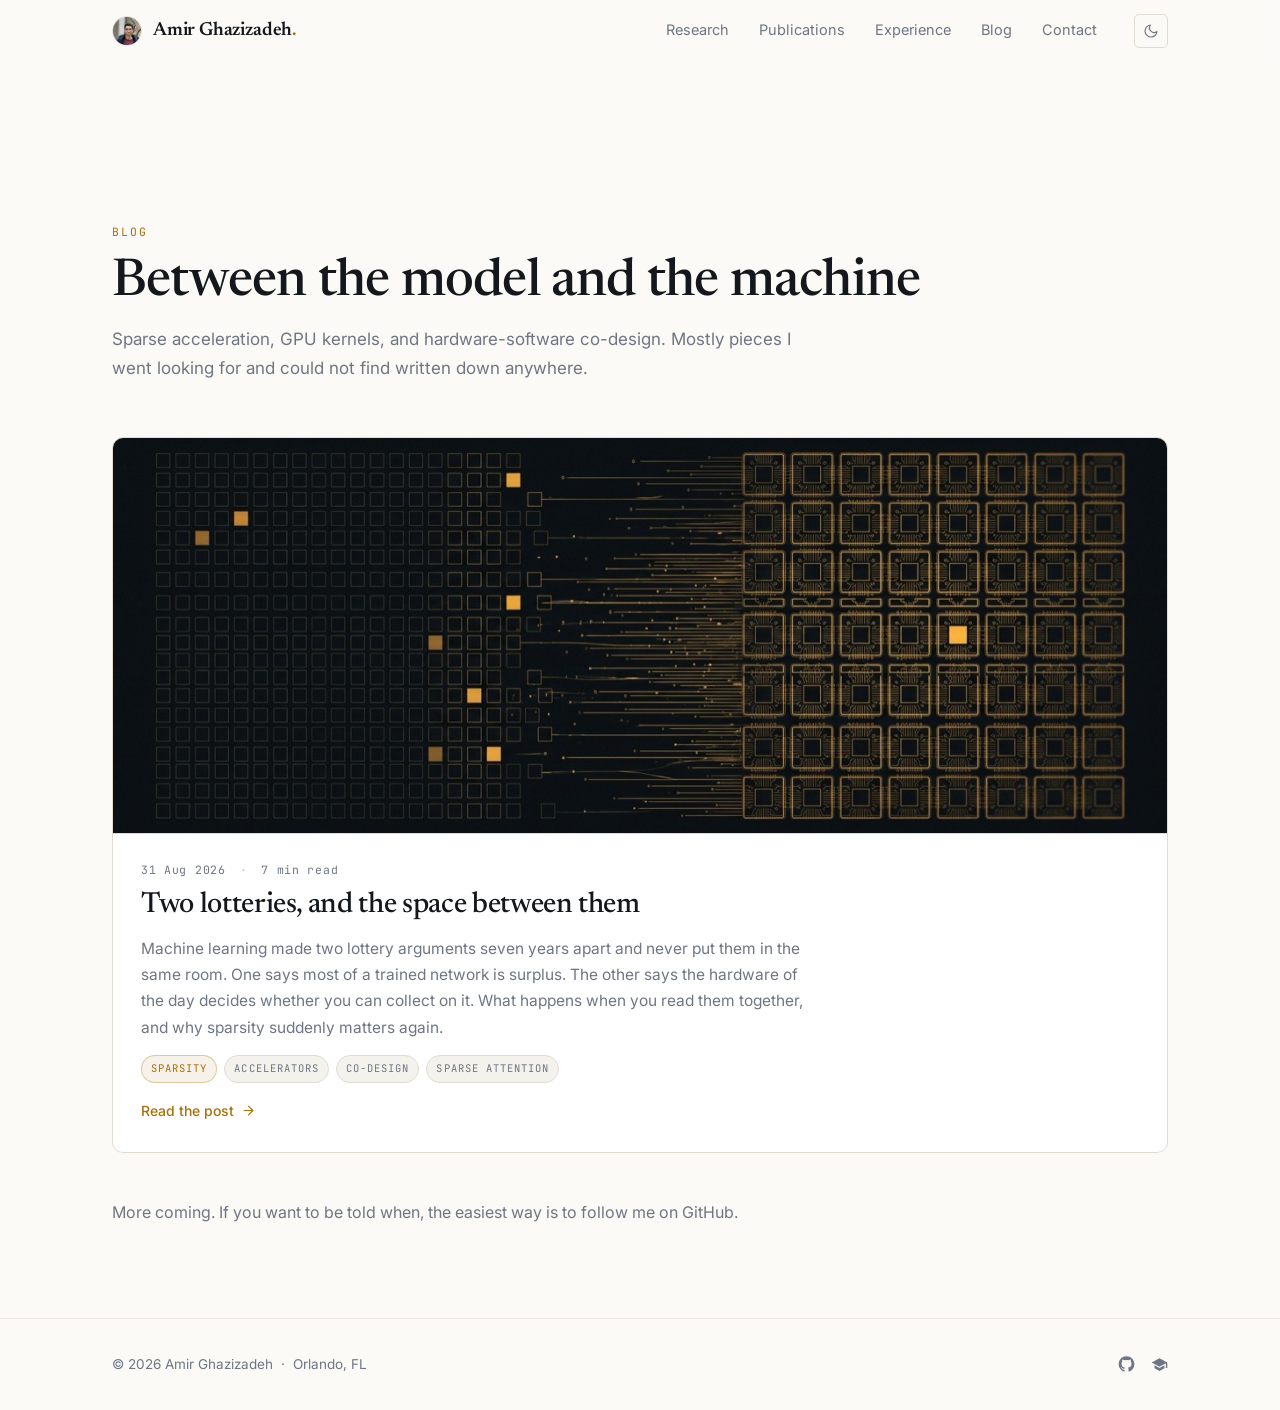
==== blog/index.html @ 5b899f61 "Add a blog, with a first post on sparsity and the hardware lottery New /blog/ index and /blog/two-lo" ====
<!doctype html>
<html lang="en" data-theme="light">
<head>
<meta charset="utf-8">
<meta name="viewport" content="width=device-width, initial-scale=1">
<title>Blog — Amir Ghazizadeh</title>
<meta name="description" content="Notes on sparse acceleration, GPU kernels, and hardware-software co-design, by Amir Ghazizadeh, Ph.D. candidate in Computer Engineering at UCF.">
<meta name="author" content="Amir Ghazizadeh">
<link rel="canonical" href="https://amir-ghz.github.io/blog/">

<meta property="og:type" content="website">
<meta property="og:title" content="Blog — Amir Ghazizadeh">
<meta property="og:description" content="Notes on sparse acceleration, GPU kernels, and hardware-software co-design.">
<meta property="og:url" content="https://amir-ghz.github.io/blog/">
<meta name="twitter:card" content="summary">

<link rel="preconnect" href="https://fonts.googleapis.com">
<link rel="preconnect" href="https://fonts.gstatic.com" crossorigin>
<link rel="stylesheet" href="../css/site.css">
<link rel="stylesheet" href="../css/blog.css">

<script>
  (function () {
    try {
      var s = localStorage.getItem('theme');
      if (s === 'light' || s === 'dark') document.documentElement.setAttribute('data-theme', s);
    } catch (e) {}
  })();
</script>
</head>

<body>
<a class="skip-link" href="#main">Skip to content</a>

<header class="nav" id="nav">
  <div class="wrap nav-inner">
    <a class="brand" href="/"><img class="brand-face" src="../images/amir-avatar.jpg" alt="" width="512" height="512" decoding="async"><span>Amir Ghazizadeh<span class="dot">.</span></span></a>

    <nav class="nav-links" id="navLinks" aria-label="Sections">
      <a href="/#research">Research</a>
      <a href="/#publications">Publications</a>
      <a href="/#experience">Experience</a>
      <a href="/blog/" class="is-active">Blog</a>
      <a href="/#contact">Contact</a>
    </nav>

    <div class="nav-actions">
      <button class="icon-btn" id="themeBtn" type="button" aria-label="Switch colour theme">
        <svg class="sun" viewBox="0 0 24 24" fill="none" stroke="currentColor" stroke-width="1.7" stroke-linecap="round"><circle cx="12" cy="12" r="4"/><path d="M12 2v2M12 20v2M4.9 4.9l1.4 1.4M17.7 17.7l1.4 1.4M2 12h2M20 12h2M6.3 17.7l-1.4 1.4M19.1 4.9l-1.4 1.4"/></svg>
        <svg class="moon" viewBox="0 0 24 24" fill="none" stroke="currentColor" stroke-width="1.7" stroke-linecap="round" stroke-linejoin="round"><path d="M21 12.8A9 9 0 1 1 11.2 3a7 7 0 0 0 9.8 9.8z"/></svg>
      </button>
      <button class="icon-btn nav-toggle" id="navToggle" type="button" aria-label="Menu" aria-expanded="false" aria-controls="navLinks">
        <svg viewBox="0 0 24 24" fill="none" stroke="currentColor" stroke-width="1.8" stroke-linecap="round"><path d="M3 6h18M3 12h18M3 18h18"/></svg>
      </button>
    </div>
  </div>
</header>

<main id="main">
<section class="section">
  <div class="wrap">

    <div class="blog-head">
      <span class="eyebrow">Blog</span>
      <h1 class="blog-title">Between the model and the machine</h1>
      <p class="blog-lede">Sparse acceleration, GPU kernels, and hardware-software co-design.
      Mostly pieces I went looking for and could not find written down anywhere.</p>
    </div>

    <div class="post-list">

      <article class="post-card reveal">
        <a class="post-card-fig" href="/blog/two-lotteries/" id="cardFig1" aria-hidden="true" tabindex="-1">
          <img src="../images/blog/two-lotteries-1200.jpg"
               srcset="../images/blog/two-lotteries-800.jpg 800w,
                       ../images/blog/two-lotteries-1200.jpg 1200w,
                       ../images/blog/two-lotteries-1600.jpg 1600w"
               sizes="(max-width: 1180px) 100vw, 1056px"
               alt=""
               width="1600" height="678" loading="lazy" decoding="async"
               onerror="document.getElementById('cardFig1').classList.add('no-img')">
<svg class="hero-art" viewBox="96 92 1408 528" preserveAspectRatio="xMidYMid slice" aria-hidden="true" xmlns="http://www.w3.org/2000/svg">
<rect class="on" x="118" y="150" width="24" height="24" rx="3" opacity="0.32"/>
<rect class="on" x="148" y="150" width="24" height="24" rx="3" opacity="0.32"/>
<rect class="off" x="178" y="150" width="24" height="24" rx="3"/>
<rect class="off" x="208" y="150" width="24" height="24" rx="3"/>
<rect class="off" x="238" y="150" width="24" height="24" rx="3"/>
<rect class="off" x="268" y="150" width="24" height="24" rx="3"/>
<rect class="off" x="298" y="150" width="24" height="24" rx="3"/>
<rect class="off" x="328" y="150" width="24" height="24" rx="3"/>
<rect class="on" x="358" y="150" width="24" height="24" rx="3" opacity="0.36"/>
<rect class="on" x="388" y="150" width="24" height="24" rx="3" opacity="0.71"/>
<rect class="on" x="418" y="150" width="24" height="24" rx="3" opacity="0.73"/>
<rect class="off" x="448" y="150" width="24" height="24" rx="3"/>
<rect class="off" x="478" y="150" width="24" height="24" rx="3"/>
<rect class="off" x="508" y="150" width="24" height="24" rx="3"/>
<rect class="off" x="538" y="150" width="24" height="24" rx="3"/>
<rect class="off" x="568" y="150" width="24" height="24" rx="3"/>
<rect class="off" x="598" y="150" width="24" height="24" rx="3"/>
<rect class="off" x="628" y="150" width="24" height="24" rx="3"/>
<rect class="off" x="658" y="150" width="24" height="24" rx="3"/>
<rect class="off" x="688" y="150" width="24" height="24" rx="3"/>
<rect class="off" x="718" y="150" width="24" height="24" rx="3"/>
<rect class="off" x="748" y="150" width="24" height="24" rx="3"/>
<rect class="off" x="118" y="180" width="24" height="24" rx="3"/>
<rect class="on" x="148" y="180" width="24" height="24" rx="3" opacity="0.34"/>
<rect class="off" x="178" y="180" width="24" height="24" rx="3"/>
<rect class="off" x="208" y="180" width="24" height="24" rx="3"/>
<rect class="off" x="238" y="180" width="24" height="24" rx="3"/>
<rect class="off" x="268" y="180" width="24" height="24" rx="3"/>
<rect class="off" x="298" y="180" width="24" height="24" rx="3"/>
<rect class="off" x="328" y="180" width="24" height="24" rx="3"/>
<rect class="off" x="358" y="180" width="24" height="24" rx="3"/>
<rect class="off" x="388" y="180" width="24" height="24" rx="3"/>
<rect class="off" x="418" y="180" width="24" height="24" rx="3"/>
<rect class="off" x="448" y="180" width="24" height="24" rx="3"/>
<rect class="off" x="478" y="180" width="24" height="24" rx="3"/>
<rect class="off" x="508" y="180" width="24" height="24" rx="3"/>
<rect class="on" x="538" y="180" width="24" height="24" rx="3" opacity="0.82"/>
<rect class="off" x="568" y="180" width="24" height="24" rx="3"/>
<rect class="off" x="598" y="180" width="24" height="24" rx="3"/>
<rect class="on" x="628" y="180" width="24" height="24" rx="3" opacity="0.54"/>
<rect class="off" x="658" y="180" width="24" height="24" rx="3"/>
<rect class="off" x="688" y="180" width="24" height="24" rx="3"/>
<rect class="off" x="718" y="180" width="24" height="24" rx="3"/>
<rect class="off" x="748" y="180" width="24" height="24" rx="3"/>
<rect class="on" x="118" y="210" width="24" height="24" rx="3" opacity="0.42"/>
<rect class="off" x="148" y="210" width="24" height="24" rx="3"/>
<rect class="off" x="178" y="210" width="24" height="24" rx="3"/>
<rect class="off" x="208" y="210" width="24" height="24" rx="3"/>
<rect class="off" x="238" y="210" width="24" height="24" rx="3"/>
<rect class="off" x="268" y="210" width="24" height="24" rx="3"/>
<rect class="off" x="298" y="210" width="24" height="24" rx="3"/>
<rect class="off" x="328" y="210" width="24" height="24" rx="3"/>
<rect class="off" x="358" y="210" width="24" height="24" rx="3"/>
<rect class="off" x="388" y="210" width="24" height="24" rx="3"/>
<rect class="on" x="418" y="210" width="24" height="24" rx="3" opacity="0.49"/>
<rect class="off" x="448" y="210" width="24" height="24" rx="3"/>
<rect class="off" x="478" y="210" width="24" height="24" rx="3"/>
<rect class="off" x="508" y="210" width="24" height="24" rx="3"/>
<rect class="off" x="538" y="210" width="24" height="24" rx="3"/>
<rect class="on" x="568" y="210" width="24" height="24" rx="3" opacity="0.38"/>
<rect class="off" x="598" y="210" width="24" height="24" rx="3"/>
<rect class="on" x="628" y="210" width="24" height="24" rx="3" opacity="0.33"/>
<rect class="off" x="658" y="210" width="24" height="24" rx="3"/>
<rect class="off" x="688" y="210" width="24" height="24" rx="3"/>
<rect class="off" x="718" y="210" width="24" height="24" rx="3"/>
<rect class="off" x="748" y="210" width="24" height="24" rx="3"/>
<rect class="off" x="118" y="240" width="24" height="24" rx="3"/>
<rect class="on" x="148" y="240" width="24" height="24" rx="3" opacity="0.69"/>
<rect class="off" x="178" y="240" width="24" height="24" rx="3"/>
<rect class="off" x="208" y="240" width="24" height="24" rx="3"/>
<rect class="on" x="238" y="240" width="24" height="24" rx="3" opacity="0.82"/>
<rect class="on" x="268" y="240" width="24" height="24" rx="3" opacity="0.79"/>
<rect class="off" x="298" y="240" width="24" height="24" rx="3"/>
<rect class="off" x="328" y="240" width="24" height="24" rx="3"/>
<rect class="off" x="358" y="240" width="24" height="24" rx="3"/>
<rect class="off" x="388" y="240" width="24" height="24" rx="3"/>
<rect class="off" x="418" y="240" width="24" height="24" rx="3"/>
<rect class="off" x="448" y="240" width="24" height="24" rx="3"/>
<rect class="off" x="478" y="240" width="24" height="24" rx="3"/>
<rect class="off" x="508" y="240" width="24" height="24" rx="3"/>
<rect class="on" x="538" y="240" width="24" height="24" rx="3" opacity="0.52"/>
<rect class="off" x="568" y="240" width="24" height="24" rx="3"/>
<rect class="off" x="598" y="240" width="24" height="24" rx="3"/>
<rect class="on" x="628" y="240" width="24" height="24" rx="3" opacity="0.83"/>
<rect class="off" x="658" y="240" width="24" height="24" rx="3"/>
<rect class="off" x="688" y="240" width="24" height="24" rx="3"/>
<rect class="off" x="718" y="240" width="24" height="24" rx="3"/>
<rect class="off" x="748" y="240" width="24" height="24" rx="3"/>
<rect class="on" x="118" y="270" width="24" height="24" rx="3" opacity="0.76"/>
<rect class="off" x="148" y="270" width="24" height="24" rx="3"/>
<rect class="on" x="178" y="270" width="24" height="24" rx="3" opacity="0.60"/>
<rect class="off" x="208" y="270" width="24" height="24" rx="3"/>
<rect class="off" x="238" y="270" width="24" height="24" rx="3"/>
<rect class="off" x="268" y="270" width="24" height="24" rx="3"/>
<rect class="off" x="298" y="270" width="24" height="24" rx="3"/>
<rect class="on" x="328" y="270" width="24" height="24" rx="3" opacity="0.75"/>
<rect class="off" x="358" y="270" width="24" height="24" rx="3"/>
<rect class="off" x="388" y="270" width="24" height="24" rx="3"/>
<rect class="off" x="418" y="270" width="24" height="24" rx="3"/>
<rect class="off" x="448" y="270" width="24" height="24" rx="3"/>
<rect class="off" x="478" y="270" width="24" height="24" rx="3"/>
<rect class="off" x="508" y="270" width="24" height="24" rx="3"/>
<rect class="off" x="538" y="270" width="24" height="24" rx="3"/>
<rect class="off" x="568" y="270" width="24" height="24" rx="3"/>
<rect class="off" x="598" y="270" width="24" height="24" rx="3"/>
<rect class="off" x="628" y="270" width="24" height="24" rx="3"/>
<rect class="off" x="658" y="270" width="24" height="24" rx="3"/>
<rect class="off" x="688" y="270" width="24" height="24" rx="3"/>
<rect class="off" x="718" y="270" width="24" height="24" rx="3"/>
<rect class="off" x="748" y="270" width="24" height="24" rx="3"/>
<rect class="off" x="118" y="300" width="24" height="24" rx="3"/>
<rect class="on" x="148" y="300" width="24" height="24" rx="3" opacity="0.84"/>
<rect class="off" x="178" y="300" width="24" height="24" rx="3"/>
<rect class="off" x="208" y="300" width="24" height="24" rx="3"/>
<rect class="on" x="238" y="300" width="24" height="24" rx="3" opacity="0.31"/>
<rect class="on" x="268" y="300" width="24" height="24" rx="3" opacity="0.40"/>
<rect class="on" x="298" y="300" width="24" height="24" rx="3" opacity="0.32"/>
<rect class="on" x="328" y="300" width="24" height="24" rx="3" opacity="0.56"/>
<rect class="off" x="358" y="300" width="24" height="24" rx="3"/>
<rect class="off" x="388" y="300" width="24" height="24" rx="3"/>
<rect class="on" x="418" y="300" width="24" height="24" rx="3" opacity="0.48"/>
<rect class="off" x="448" y="300" width="24" height="24" rx="3"/>
<rect class="on" x="478" y="300" width="24" height="24" rx="3" opacity="0.71"/>
<rect class="off" x="508" y="300" width="24" height="24" rx="3"/>
<rect class="off" x="538" y="300" width="24" height="24" rx="3"/>
<rect class="off" x="568" y="300" width="24" height="24" rx="3"/>
<rect class="off" x="598" y="300" width="24" height="24" rx="3"/>
<rect class="on" x="628" y="300" width="24" height="24" rx="3" opacity="0.32"/>
<rect class="off" x="658" y="300" width="24" height="24" rx="3"/>
<rect class="off" x="688" y="300" width="24" height="24" rx="3"/>
<rect class="off" x="718" y="300" width="24" height="24" rx="3"/>
<rect class="off" x="748" y="300" width="24" height="24" rx="3"/>
<rect class="off" x="118" y="330" width="24" height="24" rx="3"/>
<rect class="off" x="148" y="330" width="24" height="24" rx="3"/>
<rect class="off" x="178" y="330" width="24" height="24" rx="3"/>
<rect class="on" x="208" y="330" width="24" height="24" rx="3" opacity="0.50"/>
<rect class="off" x="238" y="330" width="24" height="24" rx="3"/>
<rect class="off" x="268" y="330" width="24" height="24" rx="3"/>
<rect class="on" x="298" y="330" width="24" height="24" rx="3" opacity="0.84"/>
<rect class="off" x="328" y="330" width="24" height="24" rx="3"/>
<rect class="off" x="358" y="330" width="24" height="24" rx="3"/>
<rect class="off" x="388" y="330" width="24" height="24" rx="3"/>
<rect class="on" x="418" y="330" width="24" height="24" rx="3" opacity="0.57"/>
<rect class="off" x="448" y="330" width="24" height="24" rx="3"/>
<rect class="off" x="478" y="330" width="24" height="24" rx="3"/>
<rect class="off" x="508" y="330" width="24" height="24" rx="3"/>
<rect class="off" x="538" y="330" width="24" height="24" rx="3"/>
<rect class="off" x="568" y="330" width="24" height="24" rx="3"/>
<rect class="off" x="598" y="330" width="24" height="24" rx="3"/>
<rect class="off" x="628" y="330" width="24" height="24" rx="3"/>
<rect class="off" x="658" y="330" width="24" height="24" rx="3"/>
<rect class="off" x="688" y="330" width="24" height="24" rx="3"/>
<rect class="off" x="718" y="330" width="24" height="24" rx="3"/>
<rect class="off" x="748" y="330" width="24" height="24" rx="3"/>
<rect class="on" x="118" y="360" width="24" height="24" rx="3" opacity="0.60"/>
<rect class="off" x="148" y="360" width="24" height="24" rx="3"/>
<rect class="off" x="178" y="360" width="24" height="24" rx="3"/>
<rect class="off" x="208" y="360" width="24" height="24" rx="3"/>
<rect class="off" x="238" y="360" width="24" height="24" rx="3"/>
<rect class="off" x="268" y="360" width="24" height="24" rx="3"/>
<rect class="off" x="298" y="360" width="24" height="24" rx="3"/>
<rect class="on" x="328" y="360" width="24" height="24" rx="3" opacity="0.71"/>
<rect class="off" x="358" y="360" width="24" height="24" rx="3"/>
<rect class="off" x="388" y="360" width="24" height="24" rx="3"/>
<rect class="off" x="418" y="360" width="24" height="24" rx="3"/>
<rect class="on" x="448" y="360" width="24" height="24" rx="3" opacity="0.77"/>
<rect class="off" x="478" y="360" width="24" height="24" rx="3"/>
<rect class="off" x="508" y="360" width="24" height="24" rx="3"/>
<rect class="off" x="538" y="360" width="24" height="24" rx="3"/>
<rect class="off" x="568" y="360" width="24" height="24" rx="3"/>
<rect class="off" x="598" y="360" width="24" height="24" rx="3"/>
<rect class="off" x="628" y="360" width="24" height="24" rx="3"/>
<rect class="off" x="658" y="360" width="24" height="24" rx="3"/>
<rect class="off" x="688" y="360" width="24" height="24" rx="3"/>
<rect class="off" x="718" y="360" width="24" height="24" rx="3"/>
<rect class="off" x="748" y="360" width="24" height="24" rx="3"/>
<rect class="on" x="118" y="390" width="24" height="24" rx="3" opacity="0.33"/>
<rect class="off" x="148" y="390" width="24" height="24" rx="3"/>
<rect class="off" x="178" y="390" width="24" height="24" rx="3"/>
<rect class="off" x="208" y="390" width="24" height="24" rx="3"/>
<rect class="off" x="238" y="390" width="24" height="24" rx="3"/>
<rect class="off" x="268" y="390" width="24" height="24" rx="3"/>
<rect class="off" x="298" y="390" width="24" height="24" rx="3"/>
<rect class="off" x="328" y="390" width="24" height="24" rx="3"/>
<rect class="off" x="358" y="390" width="24" height="24" rx="3"/>
<rect class="off" x="388" y="390" width="24" height="24" rx="3"/>
<rect class="on" x="418" y="390" width="24" height="24" rx="3" opacity="0.38"/>
<rect class="off" x="448" y="390" width="24" height="24" rx="3"/>
<rect class="off" x="478" y="390" width="24" height="24" rx="3"/>
<rect class="on" x="508" y="390" width="24" height="24" rx="3" opacity="0.41"/>
<rect class="off" x="538" y="390" width="24" height="24" rx="3"/>
<rect class="off" x="568" y="390" width="24" height="24" rx="3"/>
<rect class="off" x="598" y="390" width="24" height="24" rx="3"/>
<rect class="off" x="628" y="390" width="24" height="24" rx="3"/>
<rect class="off" x="658" y="390" width="24" height="24" rx="3"/>
<rect class="off" x="688" y="390" width="24" height="24" rx="3"/>
<rect class="on" x="718" y="390" width="24" height="24" rx="3" opacity="0.81"/>
<rect class="off" x="748" y="390" width="24" height="24" rx="3"/>
<rect class="on" x="118" y="420" width="24" height="24" rx="3" opacity="0.42"/>
<rect class="off" x="148" y="420" width="24" height="24" rx="3"/>
<rect class="off" x="178" y="420" width="24" height="24" rx="3"/>
<rect class="on" x="208" y="420" width="24" height="24" rx="3" opacity="0.81"/>
<rect class="off" x="238" y="420" width="24" height="24" rx="3"/>
<rect class="off" x="268" y="420" width="24" height="24" rx="3"/>
<rect class="on" x="298" y="420" width="24" height="24" rx="3" opacity="0.31"/>
<rect class="off" x="328" y="420" width="24" height="24" rx="3"/>
<rect class="off" x="358" y="420" width="24" height="24" rx="3"/>
<rect class="off" x="388" y="420" width="24" height="24" rx="3"/>
<rect class="on" x="418" y="420" width="24" height="24" rx="3" opacity="0.33"/>
<rect class="off" x="448" y="420" width="24" height="24" rx="3"/>
<rect class="on" x="478" y="420" width="24" height="24" rx="3" opacity="0.50"/>
<rect class="off" x="508" y="420" width="24" height="24" rx="3"/>
<rect class="off" x="538" y="420" width="24" height="24" rx="3"/>
<rect class="off" x="568" y="420" width="24" height="24" rx="3"/>
<rect class="off" x="598" y="420" width="24" height="24" rx="3"/>
<rect class="off" x="628" y="420" width="24" height="24" rx="3"/>
<rect class="off" x="658" y="420" width="24" height="24" rx="3"/>
<rect class="off" x="688" y="420" width="24" height="24" rx="3"/>
<rect class="off" x="718" y="420" width="24" height="24" rx="3"/>
<rect class="off" x="748" y="420" width="24" height="24" rx="3"/>
<rect class="on" x="118" y="450" width="24" height="24" rx="3" opacity="0.41"/>
<rect class="off" x="148" y="450" width="24" height="24" rx="3"/>
<rect class="off" x="178" y="450" width="24" height="24" rx="3"/>
<rect class="off" x="208" y="450" width="24" height="24" rx="3"/>
<rect class="off" x="238" y="450" width="24" height="24" rx="3"/>
<rect class="off" x="268" y="450" width="24" height="24" rx="3"/>
<rect class="on" x="298" y="450" width="24" height="24" rx="3" opacity="0.47"/>
<rect class="on" x="328" y="450" width="24" height="24" rx="3" opacity="0.57"/>
<rect class="on" x="358" y="450" width="24" height="24" rx="3" opacity="0.46"/>
<rect class="on" x="388" y="450" width="24" height="24" rx="3" opacity="0.42"/>
<rect class="off" x="418" y="450" width="24" height="24" rx="3"/>
<rect class="off" x="448" y="450" width="24" height="24" rx="3"/>
<rect class="off" x="478" y="450" width="24" height="24" rx="3"/>
<rect class="off" x="508" y="450" width="24" height="24" rx="3"/>
<rect class="off" x="538" y="450" width="24" height="24" rx="3"/>
<rect class="off" x="568" y="450" width="24" height="24" rx="3"/>
<rect class="off" x="598" y="450" width="24" height="24" rx="3"/>
<rect class="off" x="628" y="450" width="24" height="24" rx="3"/>
<rect class="off" x="658" y="450" width="24" height="24" rx="3"/>
<rect class="off" x="688" y="450" width="24" height="24" rx="3"/>
<rect class="off" x="718" y="450" width="24" height="24" rx="3"/>
<rect class="off" x="748" y="450" width="24" height="24" rx="3"/>
<rect class="on" x="118" y="480" width="24" height="24" rx="3" opacity="0.57"/>
<rect class="on" x="148" y="480" width="24" height="24" rx="3" opacity="0.61"/>
<rect class="off" x="178" y="480" width="24" height="24" rx="3"/>
<rect class="off" x="208" y="480" width="24" height="24" rx="3"/>
<rect class="on" x="238" y="480" width="24" height="24" rx="3" opacity="0.81"/>
<rect class="off" x="268" y="480" width="24" height="24" rx="3"/>
<rect class="on" x="298" y="480" width="24" height="24" rx="3" opacity="0.66"/>
<rect class="off" x="328" y="480" width="24" height="24" rx="3"/>
<rect class="off" x="358" y="480" width="24" height="24" rx="3"/>
<rect class="off" x="388" y="480" width="24" height="24" rx="3"/>
<rect class="on" x="418" y="480" width="24" height="24" rx="3" opacity="0.66"/>
<rect class="on" x="448" y="480" width="24" height="24" rx="3" opacity="0.76"/>
<rect class="off" x="478" y="480" width="24" height="24" rx="3"/>
<rect class="off" x="508" y="480" width="24" height="24" rx="3"/>
<rect class="off" x="538" y="480" width="24" height="24" rx="3"/>
<rect class="off" x="568" y="480" width="24" height="24" rx="3"/>
<rect class="off" x="598" y="480" width="24" height="24" rx="3"/>
<rect class="off" x="628" y="480" width="24" height="24" rx="3"/>
<rect class="on" x="658" y="480" width="24" height="24" rx="3" opacity="0.35"/>
<rect class="off" x="688" y="480" width="24" height="24" rx="3"/>
<rect class="off" x="718" y="480" width="24" height="24" rx="3"/>
<rect class="off" x="748" y="480" width="24" height="24" rx="3"/>
<rect class="on" x="118" y="510" width="24" height="24" rx="3" opacity="0.78"/>
<rect class="off" x="148" y="510" width="24" height="24" rx="3"/>
<rect class="off" x="178" y="510" width="24" height="24" rx="3"/>
<rect class="off" x="208" y="510" width="24" height="24" rx="3"/>
<rect class="off" x="238" y="510" width="24" height="24" rx="3"/>
<rect class="off" x="268" y="510" width="24" height="24" rx="3"/>
<rect class="on" x="298" y="510" width="24" height="24" rx="3" opacity="0.36"/>
<rect class="off" x="328" y="510" width="24" height="24" rx="3"/>
<rect class="on" x="358" y="510" width="24" height="24" rx="3" opacity="0.32"/>
<rect class="off" x="388" y="510" width="24" height="24" rx="3"/>
<rect class="off" x="418" y="510" width="24" height="24" rx="3"/>
<rect class="on" x="448" y="510" width="24" height="24" rx="3" opacity="0.41"/>
<rect class="off" x="478" y="510" width="24" height="24" rx="3"/>
<rect class="off" x="508" y="510" width="24" height="24" rx="3"/>
<rect class="off" x="538" y="510" width="24" height="24" rx="3"/>
<rect class="off" x="568" y="510" width="24" height="24" rx="3"/>
<rect class="off" x="598" y="510" width="24" height="24" rx="3"/>
<rect class="off" x="628" y="510" width="24" height="24" rx="3"/>
<rect class="off" x="658" y="510" width="24" height="24" rx="3"/>
<rect class="off" x="688" y="510" width="24" height="24" rx="3"/>
<rect class="off" x="718" y="510" width="24" height="24" rx="3"/>
<rect class="off" x="748" y="510" width="24" height="24" rx="3"/>
<rect class="off" x="118" y="540" width="24" height="24" rx="3"/>
<rect class="off" x="148" y="540" width="24" height="24" rx="3"/>
<rect class="on" x="178" y="540" width="24" height="24" rx="3" opacity="0.45"/>
<rect class="on" x="208" y="540" width="24" height="24" rx="3" opacity="0.73"/>
<rect class="off" x="238" y="540" width="24" height="24" rx="3"/>
<rect class="off" x="268" y="540" width="24" height="24" rx="3"/>
<rect class="off" x="298" y="540" width="24" height="24" rx="3"/>
<rect class="off" x="328" y="540" width="24" height="24" rx="3"/>
<rect class="off" x="358" y="540" width="24" height="24" rx="3"/>
<rect class="off" x="388" y="540" width="24" height="24" rx="3"/>
<rect class="on" x="418" y="540" width="24" height="24" rx="3" opacity="0.48"/>
<rect class="on" x="448" y="540" width="24" height="24" rx="3" opacity="0.75"/>
<rect class="on" x="478" y="540" width="24" height="24" rx="3" opacity="0.37"/>
<rect class="on" x="508" y="540" width="24" height="24" rx="3" opacity="0.80"/>
<rect class="off" x="538" y="540" width="24" height="24" rx="3"/>
<rect class="off" x="568" y="540" width="24" height="24" rx="3"/>
<rect class="off" x="598" y="540" width="24" height="24" rx="3"/>
<rect class="off" x="628" y="540" width="24" height="24" rx="3"/>
<rect class="off" x="658" y="540" width="24" height="24" rx="3"/>
<rect class="off" x="688" y="540" width="24" height="24" rx="3"/>
<rect class="off" x="718" y="540" width="24" height="24" rx="3"/>
<rect class="off" x="748" y="540" width="24" height="24" rx="3"/>
<path class="flow" d="M794 232 C914 232, 1008 300, 1128 300"/>
<path class="flow" d="M794 318 C914 318, 1008 346, 1128 346"/>
<path class="flow" d="M794 404 C914 404, 1008 392, 1128 392"/>
<path class="flow" d="M794 490 C914 490, 1008 438, 1128 438"/>
<rect class="pe" x="1160" y="268" width="34" height="34" rx="4"/>
<rect class="pe" x="1202" y="268" width="34" height="34" rx="4"/>
<rect class="pe" x="1244" y="268" width="34" height="34" rx="4"/>
<rect class="pe" x="1286" y="268" width="34" height="34" rx="4"/>
<rect class="pe" x="1328" y="268" width="34" height="34" rx="4"/>
<rect class="pe" x="1370" y="268" width="34" height="34" rx="4"/>
<rect class="pe" x="1160" y="310" width="34" height="34" rx="4"/>
<rect class="pe hot" x="1202" y="310" width="34" height="34" rx="4"/>
<rect class="pe" x="1244" y="310" width="34" height="34" rx="4"/>
<rect class="pe" x="1286" y="310" width="34" height="34" rx="4"/>
<rect class="pe" x="1328" y="310" width="34" height="34" rx="4"/>
<rect class="pe hot" x="1370" y="310" width="34" height="34" rx="4"/>
<rect class="pe" x="1160" y="352" width="34" height="34" rx="4"/>
<rect class="pe" x="1202" y="352" width="34" height="34" rx="4"/>
<rect class="pe" x="1244" y="352" width="34" height="34" rx="4"/>
<rect class="pe hot" x="1286" y="352" width="34" height="34" rx="4"/>
<rect class="pe" x="1328" y="352" width="34" height="34" rx="4"/>
<rect class="pe" x="1370" y="352" width="34" height="34" rx="4"/>
<rect class="pe hot" x="1160" y="394" width="34" height="34" rx="4"/>
<rect class="pe hot" x="1202" y="394" width="34" height="34" rx="4"/>
<rect class="pe hot" x="1244" y="394" width="34" height="34" rx="4"/>
<rect class="pe" x="1286" y="394" width="34" height="34" rx="4"/>
<rect class="pe" x="1328" y="394" width="34" height="34" rx="4"/>
<rect class="pe" x="1370" y="394" width="34" height="34" rx="4"/>
<rect class="pe" x="1160" y="436" width="34" height="34" rx="4"/>
<rect class="pe" x="1202" y="436" width="34" height="34" rx="4"/>
<rect class="pe" x="1244" y="436" width="34" height="34" rx="4"/>
<rect class="pe hot" x="1286" y="436" width="34" height="34" rx="4"/>
<rect class="pe" x="1328" y="436" width="34" height="34" rx="4"/>
<rect class="pe" x="1370" y="436" width="34" height="34" rx="4"/>
<rect class="pe" x="1160" y="478" width="34" height="34" rx="4"/>
<rect class="pe hot" x="1202" y="478" width="34" height="34" rx="4"/>
<rect class="pe" x="1244" y="478" width="34" height="34" rx="4"/>
<rect class="pe" x="1286" y="478" width="34" height="34" rx="4"/>
<rect class="pe hot" x="1328" y="478" width="34" height="34" rx="4"/>
<rect class="pe" x="1370" y="478" width="34" height="34" rx="4"/>
<rect class="frame" x="1142" y="250" width="280" height="280" rx="10"/>
<text class="lbl" x="118" y="120">sparse operand</text>
<text class="lbl" x="1142" y="234">dense array</text>
</svg>
        </a>
        <div class="post-card-body">
          <div class="post-meta">
            <span>31 Aug 2026</span>
            <span class="dotsep">·</span>
            <span>7 min read</span>
          </div>
          <h2><a href="/blog/two-lotteries/">Two lotteries, and the space between them</a></h2>
          <p>Machine learning made two lottery arguments seven years apart and never put them in the
          same room. One says most of a trained network is surplus. The other says the hardware of
          the day decides whether you can collect on it. What happens when you read them together,
          and why sparsity suddenly matters again.</p>
          <div class="tag-row">
            <span class="tag is-accent">Sparsity</span>
            <span class="tag">Accelerators</span>
            <span class="tag">Co-design</span>
            <span class="tag">Sparse attention</span>
          </div>
          <a class="readmore" href="/blog/two-lotteries/">
            Read the post
            <svg viewBox="0 0 24 24" fill="none" stroke="currentColor" stroke-width="1.9" stroke-linecap="round" stroke-linejoin="round"><path d="M5 12h14M12 5l7 7-7 7"/></svg>
          </a>
        </div>
      </article>

    </div>

    <p class="section-note" style="margin-top:26px">
      More coming. If you want to be told when, the easiest way is to
      <a href="https://github.com/amir-ghz" target="_blank" rel="noopener">follow me on GitHub</a>.
    </p>

  </div>
</section>
</main>

<footer class="footer">
  <div class="wrap footer-inner">
    <span>&copy; <span id="yr">2026</span> Amir Ghazizadeh &nbsp;·&nbsp; Orlando, FL</span>
    <div class="footer-social">
      <a href="https://github.com/amir-ghz" target="_blank" rel="noopener" aria-label="GitHub"><svg viewBox="0 0 24 24" fill="currentColor"><path d="M12 .5C5.73.5.99 5.24.99 11.5c0 4.86 3.15 8.98 7.52 10.44.55.1.75-.24.75-.53v-2.06c-3.06.67-3.71-1.31-3.71-1.31-.5-1.28-1.23-1.62-1.23-1.62-1-.69.08-.67.08-.67 1.11.08 1.69 1.14 1.69 1.14.98 1.69 2.58 1.2 3.21.92.1-.71.39-1.2.7-1.48-2.44-.28-5.01-1.22-5.01-5.44 0-1.2.43-2.19 1.13-2.96-.11-.28-.49-1.4.11-2.92 0 0 .93-.3 3.04 1.13a10.5 10.5 0 0 1 5.54 0c2.11-1.43 3.04-1.13 3.04-1.13.6 1.52.22 2.64.11 2.92.7.77 1.13 1.76 1.13 2.96 0 4.23-2.58 5.16-5.03 5.43.4.34.75 1.02.75 2.06v3.05c0 .29.2.64.76.53 4.36-1.46 7.51-5.58 7.51-10.44C23.01 5.24 18.27.5 12 .5z"/></svg></a>
      <a href="https://scholar.google.com/citations?user=t_zFY7AAAAAJ&hl=en" target="_blank" rel="noopener" aria-label="Google Scholar"><svg viewBox="0 0 24 24" fill="currentColor"><path d="M12 3 1 9l11 6 9-4.91V17h2V9L12 3zM5 13.18v4L12 21l7-3.82v-4L12 17l-7-3.82z"/></svg></a>
    </div>
  </div>
</footer>

<script src="../js/site.js"></script>
</body>
</html>
---- css/site.css ----
/* ==========================================================================
   Amir Ghazizadeh — personal site
   Aesthetic: technical report. Rules instead of glows, numbers instead of
   clipart, one accent colour, serif display + mono for data.
   ========================================================================== */

@import url("https://fonts.googleapis.com/css2?family=Newsreader:opsz,wght@6..72,400;6..72,500;6..72,600&family=Inter:wght@400;500;600&family=JetBrains+Mono:wght@400;500&display=swap");

/* --------------------------------------------------------------------------
   1. Tokens
   -------------------------------------------------------------------------- */
:root {
  --ink:        #0c0e12;
  --ink-2:      #12151b;
  --ink-3:      #171b23;
  --line:       #242935;
  --line-soft:  #1a1e27;
  --paper:      #dfe3ea;
  --paper-hi:   #f6f7f9;
  --paper-lo:   #8c95a5;

  /* Single accent. Swap this one line to reskin the whole site.
     Alternates: #7cc4a4 (sage)  #9db4d6 (slate blue)  #d98466 (terracotta) */
  --accent:     #f0b429;
  --accent-ink: #0c0e12;
  --accent-wash: rgba(240,180,41,.10);
  --accent-line: rgba(240,180,41,.34);

  /* terminal card only — the one place colour is allowed to play */
  --term-key: #f0b429;
  --term-str: #9ec7a8;
  --term-com: #7a8496;

  --serif: "Newsreader", Georgia, "Times New Roman", serif;
  --sans:  "Inter", system-ui, -apple-system, "Segoe UI", Roboto, sans-serif;
  --mono:  "JetBrains Mono", ui-monospace, SFMono-Regular, Menlo, Consolas, monospace;

  --wrap: 1120px;
  --nav-h: 62px;
  --ease: cubic-bezier(.22,.61,.36,1);
}

[data-theme="light"] {
  --ink:        #fbfaf7;   /* warm paper, not blue-white */
  --ink-2:      #ffffff;
  --ink-3:      #f4f2ec;
  --line:       #e0dcd2;
  --line-soft:  #ebe8e0;
  --paper:      #34383f;
  --paper-hi:   #14171c;
  --paper-lo:   #6f7683;

  --accent:     #a8700c;
  --accent-ink: #ffffff;
  --accent-wash: rgba(168,112,12,.09);
  --accent-line: rgba(168,112,12,.32);

  --term-key: #a8700c;
  --term-str: #3f6b4c;
  --term-com: #7b8290;
}

/* --------------------------------------------------------------------------
   2. Base
   -------------------------------------------------------------------------- */
*, *::before, *::after { box-sizing: border-box; }

html { -webkit-text-size-adjust: 100%; scroll-behavior: smooth; scroll-padding-top: calc(var(--nav-h) + 24px); }

body {
  margin: 0;
  background: var(--ink);
  color: var(--paper);
  font-family: var(--sans);
  font-size: 16.5px;
  line-height: 1.68;
  -webkit-font-smoothing: antialiased;
  -moz-osx-font-smoothing: grayscale;
  overflow-x: clip;
  transition: background .3s var(--ease), color .3s var(--ease);
}

h1, h2, h3, h4 {
  font-family: var(--serif);
  color: var(--paper-hi);
  font-weight: 500;
  letter-spacing: -.005em;
  margin: 0;
}

p { margin: 0 0 1em; }
p:last-child { margin-bottom: 0; }

a { color: inherit; text-decoration: none; }

ul { margin: 0; padding: 0; list-style: none; }

img { max-width: 100%; height: auto; display: block; }

::selection { background: var(--accent); color: var(--accent-ink); }

:focus-visible {
  outline: 2px solid var(--accent);
  outline-offset: 3px;
  border-radius: 2px;
}

.wrap { width: 100%; max-width: var(--wrap); margin: 0 auto; padding: 0 32px; }

.sr-only {
  position: absolute; width: 1px; height: 1px; padding: 0; margin: -1px;
  overflow: hidden; clip: rect(0,0,0,0); white-space: nowrap; border: 0;
}

.skip-link {
  position: absolute; top: -100px; left: 16px; z-index: 200;
  background: var(--accent); color: var(--accent-ink);
  padding: 10px 16px; border-radius: 4px; font-size: 14px; font-weight: 500;
}
.skip-link:focus { top: 12px; }

/* --------------------------------------------------------------------------
   3. Section furniture
   -------------------------------------------------------------------------- */
.section { padding: 92px 0; border-top: 1px solid var(--line-soft); }
.section:first-of-type { border-top: 0; }

.section-head { margin-bottom: 48px; max-width: 680px; }

.eyebrow {
  font-family: var(--mono);
  font-size: 11.5px;
  letter-spacing: .18em;
  text-transform: uppercase;
  color: var(--accent);
  display: block;
  margin-bottom: 14px;
}

.section-title {
  font-size: clamp(1.85rem, 3.4vw, 2.5rem);
  line-height: 1.15;
  margin-bottom: 12px;
}

.section-note {
  color: var(--paper-lo);
  font-size: 16px;
  margin: 0;
}

/* --------------------------------------------------------------------------
   4. Navigation — sticky, always visible
   -------------------------------------------------------------------------- */
.nav {
  position: sticky;
  top: 0;
  z-index: 100;
  height: var(--nav-h);
  background: color-mix(in srgb, var(--ink) 86%, transparent);
  -webkit-backdrop-filter: saturate(160%) blur(14px);
  backdrop-filter: saturate(160%) blur(14px);
  border-bottom: 1px solid transparent;
  transition: border-color .25s var(--ease), background .25s var(--ease);
}
.nav.is-stuck { border-bottom-color: var(--line); }

.nav-inner {
  height: 100%;
  display: flex;
  align-items: center;
  justify-content: space-between;
  gap: 24px;
}

.brand {
  display: flex;
  align-items: center;
  gap: 11px;
  font-family: var(--serif);
  font-size: 19px;
  font-weight: 600;
  color: var(--paper-hi);
  letter-spacing: -.01em;
  white-space: nowrap;
  flex-shrink: 0;
}
.brand-face {
  width: 30px;
  height: 30px;
  border-radius: 50%;
  object-fit: cover;
  flex-shrink: 0;
  border: 1px solid var(--line);
}
.brand .dot { color: var(--accent); }

.nav-links {
  display: flex;
  align-items: center;
  gap: 4px;
  margin-left: auto;
}

.nav-links a {
  position: relative;
  display: block;
  padding: 7px 13px;
  font-size: 14.5px;
  color: var(--paper-lo);
  border-radius: 4px;
  transition: color .2s var(--ease), background .2s var(--ease);
}
.nav-links a::after {
  content: "";
  position: absolute;
  left: 13px; right: 13px; bottom: 2px;
  height: 1.5px;
  background: var(--accent);
  transform: scaleX(0);
  transform-origin: left;
  transition: transform .28s var(--ease);
}
.nav-links a:hover { color: var(--paper-hi); background: var(--ink-2); }
.nav-links a.is-active { color: var(--paper-hi); }
.nav-links a.is-active::after { transform: scaleX(1); }

.nav-actions { display: flex; align-items: center; gap: 10px; flex-shrink: 0; }

.icon-btn {
  width: 34px; height: 34px;
  display: inline-flex; align-items: center; justify-content: center;
  border: 1px solid var(--line);
  border-radius: 5px;
  background: transparent;
  color: var(--paper-lo);
  cursor: pointer;
  transition: color .2s var(--ease), border-color .2s var(--ease);
}
.icon-btn:hover { color: var(--accent); border-color: var(--accent-line); }
.icon-btn svg { width: 16px; height: 16px; }
.icon-btn .moon { display: none; }
[data-theme="light"] .icon-btn .moon { display: block; }
[data-theme="light"] .icon-btn .sun  { display: none; }

.nav-toggle { display: none; }

/* --------------------------------------------------------------------------
   5. Buttons
   -------------------------------------------------------------------------- */
.btn {
  display: inline-flex;
  align-items: center;
  gap: 8px;
  padding: 10px 18px;
  border-radius: 5px;
  border: 1px solid var(--line);
  font-size: 14.5px;
  font-weight: 500;
  color: var(--paper);
  background: transparent;
  cursor: pointer;
  transition: all .22s var(--ease);
}
.btn svg { width: 15px; height: 15px; flex-shrink: 0; }
.btn:hover { border-color: var(--accent-line); color: var(--paper-hi); background: var(--accent-wash); }

.btn-primary {
  background: var(--accent);
  border-color: var(--accent);
  color: var(--accent-ink);
}
.btn-primary:hover {
  background: var(--accent);
  color: var(--accent-ink);
  transform: translateY(-1px);
  box-shadow: 0 6px 18px -6px var(--accent-line);
}

.btn-row { display: flex; flex-wrap: wrap; gap: 10px; margin-top: 30px; }

/* --------------------------------------------------------------------------
   6. Hero
   -------------------------------------------------------------------------- */
.hero { padding: 84px 0 76px; }

/* Three panels: portrait, the words, the terminal. The hero gets a wider
   container than the rest of the page so all three have room to breathe —
   below 1180px there isn't room for three, so it folds down in stages. */
.hero .wrap { max-width: 1340px; }

.hero-grid {
  display: grid;
  grid-template-columns: minmax(0, .80fr) minmax(0, 1.05fr) minmax(0, 1.15fr);
  gap: 42px;
  align-items: stretch;
}

.hero-portrait {
  margin: 0;
  min-height: 0;
  overflow: hidden;
  border: 1px solid var(--line);
  border-radius: 12px;
  background: var(--ink-3);
  box-shadow: 0 2px 3px rgba(0,0,0,.04), 0 18px 38px -18px rgba(0,0,0,.26);
}
.hero-portrait img {
  width: 100%;
  height: 100%;
  min-height: 320px;
  object-fit: cover;
  object-position: 50% 32%;
  display: block;
  transition: transform .7s var(--ease);
}
.hero-portrait:hover img { transform: scale(1.03); }
[data-theme="dark"] .hero-portrait {
  box-shadow: 0 2px 3px rgba(0,0,0,.5), 0 20px 42px -18px rgba(0,0,0,.8);
}

.hero-main { align-self: center; min-width: 0; }

/* the terminal grows to the row height so portrait and card end level */
.hero-term { display: flex; min-width: 0; }
.hero-term .terminal { flex: 1; display: flex; flex-direction: column; }
.hero-term .terminal-body { flex: 1; }

/* four buttons will not sit on one line in a column this width, so make the
   wrap deliberate: two by two, rather than three and an orphan */
@media (min-width: 1181px) {
  .btn-row {
    display: grid;
    grid-template-columns: repeat(2, minmax(0, max-content));
    gap: 10px;
  }
  /* three clean lines beats one ragged wrap in a column this narrow */
  .hero-role { font-size: 12.5px; }
  .hero-role .role-sep { display: none; }
  .hero-role .role-grad { display: block; }
}
.hero-grid > * { min-width: 0; }

.hero-name {
  font-size: clamp(2.3rem, 3.35vw, 3.2rem);
  line-height: 1.02;
  letter-spacing: -.025em;
  font-weight: 500;
  margin-bottom: 16px;
}

.hero-role {
  font-family: var(--mono);
  font-size: 13px;
  letter-spacing: .04em;
  color: var(--paper-lo);
  margin-bottom: 28px;
  padding-left: 15px;
  border-left: 2px solid var(--accent);
  line-height: 1.75;
}
.hero-role strong { color: var(--paper); font-weight: 500; }

.hero-lede {
  font-size: 17px;
  line-height: 1.62;
  color: var(--paper);
  max-width: 34em;
  margin-bottom: 18px;
}

.hero-aside {
  font-family: var(--serif);
  font-size: 18px;
  font-style: italic;
  color: var(--paper-lo);
  max-width: 34em;
}

/* --------------------------------------------------------------------------
   7. Terminal card (kept — the one playful object on the page)
   -------------------------------------------------------------------------- */
.terminal {
  max-width: 100%;
  background: var(--ink-2);
  border: 1px solid var(--line);
  border-radius: 8px;
  overflow: hidden;
  font-family: var(--mono);
  font-size: 12.8px;
  line-height: 1.75;
  box-shadow: 0 20px 50px -28px rgba(0,0,0,.75);
}

.terminal-bar {
  display: flex;
  align-items: center;
  gap: 8px;
  padding: 10px 14px;
  background: var(--ink-3);
  border-bottom: 1px solid var(--line);
}
.terminal-bar i {
  width: 9px; height: 9px; border-radius: 50%;
  background: var(--line);
  display: block;
}
.terminal-bar i:first-child { background: color-mix(in srgb, var(--accent) 65%, var(--line)); }
.terminal-bar span {
  margin-left: 6px;
  font-size: 11.5px;
  color: var(--paper-lo);
  letter-spacing: .02em;
}

.terminal-body { padding: 18px 20px 22px; overflow-x: auto; }
.terminal-body > div { white-space: pre; }
.terminal-body .ps  { color: var(--accent); }
.terminal-body .cmd { color: var(--paper-hi); }
.terminal-body .out { color: var(--paper-lo); }
.terminal-body .key { color: var(--term-key); }
.terminal-body .str { color: var(--term-str); }
.terminal-body .com { color: var(--term-com); font-style: italic; }
.terminal-body .sp  { height: 12px; }

.caret {
  display: inline-block;
  width: 7px; height: 14px;
  background: var(--accent);
  vertical-align: -2px;
  animation: blink 1.15s steps(2, start) infinite;
}
@keyframes blink { 50% { opacity: 0; } }

/* --------------------------------------------------------------------------
   8. Stat strip
   -------------------------------------------------------------------------- */
.stats {
  display: grid;
  grid-template-columns: repeat(4, 1fr);
  gap: 1px;
  margin-top: 60px;
  background: var(--line-soft);
  border: 1px solid var(--line-soft);
  border-radius: 8px;
  overflow: hidden;
}
.stat {
  background: var(--ink);
  padding: 22px 24px;
  min-height: 122px;
  display: flex;
  flex-direction: column;
  justify-content: space-between;
}
.stat b {
  display: block;
  font-family: var(--serif);
  font-size: 2rem;
  font-weight: 500;
  line-height: 1.1;
  color: var(--paper-hi);
  letter-spacing: -.02em;
}
.stat b.sm { font-size: 1.28rem; letter-spacing: -.005em; white-space: nowrap; }
.stat span {
  display: block;
  margin-top: 10px;
  font-family: var(--mono);
  font-size: 11px;
  letter-spacing: .13em;
  text-transform: uppercase;
  color: var(--paper-lo);
}

/* --------------------------------------------------------------------------
   9. Research rows
   -------------------------------------------------------------------------- */
.work {
  display: grid;
  grid-template-columns: minmax(0, 380px) minmax(0, 1fr);
  min-width: 0;
  gap: 44px;
  padding: 42px 0;
  border-top: 1px solid var(--line-soft);
  align-items: start;
}
.work:last-of-type { border-bottom: 1px solid var(--line-soft); }

/* the illustration sits in a framed plate so its own light ground reads
   as a deliberate figure rather than a stray rectangle on the page */
.work-thumb {
  position: relative;
  aspect-ratio: 1400 / 870;
  overflow: hidden;
  border: 1px solid var(--line);
  border-radius: 8px;
  background: var(--ink-3);
}
.work-thumb img {
  width: 100%;
  height: 100%;
  object-fit: cover;
  /* settle the figures into the page; hovering restores full colour */
  filter: var(--fig-filter, saturate(.94));
  transition: transform .6s var(--ease), filter .4s var(--ease);
}
[data-theme="dark"] .work-thumb { --fig-filter: saturate(.88) brightness(.86); }
.work:hover .work-thumb img { transform: scale(1.035); filter: none; }

/* hairline inset keeps the figure from bleeding into the page edge */
.work-thumb::after {
  content: "";
  position: absolute;
  inset: 0;
  border-radius: 8px;
  box-shadow: inset 0 0 0 1px rgba(0,0,0,.05);
  pointer-events: none;
}

.work-body { min-width: 0; }

.work-meta {
  display: flex;
  align-items: baseline;
  gap: 14px;
  margin-bottom: 10px;
}
.work-venue {
  font-family: var(--mono);
  font-size: 12px;
  letter-spacing: .06em;
  color: var(--accent);
}
.work-when {
  font-family: var(--mono);
  font-size: 11.5px;
  color: var(--paper-lo);
}
.work-when::before { content: "· "; }

.work h3 {
  font-size: 1.34rem;
  line-height: 1.3;
  margin-bottom: 10px;
}
.work p {
  color: var(--paper-lo);
  font-size: 16px;
  line-height: 1.62;
  max-width: 62ch;
  margin-bottom: 18px;
}

.metrics {
  display: flex;
  flex-wrap: wrap;
  gap: 0;
  margin-bottom: 16px;
}
.metrics li {
  padding: 0 20px;
  border-left: 1px solid var(--line);
}
.metrics li:first-child { padding-left: 0; border-left: 0; }
.metrics b {
  display: block;
  font-family: var(--mono);
  font-size: 16px;
  font-weight: 500;
  color: var(--accent);
  letter-spacing: -.01em;
}
.metrics span {
  display: block;
  font-size: 11.5px;
  letter-spacing: .07em;
  text-transform: uppercase;
  color: var(--paper-lo);
  margin-top: 2px;
}

.work-links { display: flex; flex-wrap: wrap; gap: 18px; }
.work-links a {
  font-family: var(--mono);
  font-size: 12.5px;
  color: var(--paper-lo);
  display: inline-flex;
  align-items: center;
  gap: 6px;
  border-bottom: 1px solid transparent;
  padding-bottom: 1px;
  transition: color .2s var(--ease), border-color .2s var(--ease);
}
.work-links a:hover { color: var(--accent); border-bottom-color: var(--accent-line); }
.work-links svg { width: 12px; height: 12px; }

.work-earlier {
  margin-top: 34px;
  padding: 22px 26px;
  border: 1px solid var(--line-soft);
  border-radius: 8px;
  background: var(--ink-2);
}
.work-earlier h4 {
  font-family: var(--mono);
  font-size: 11.5px;
  font-weight: 400;
  letter-spacing: .16em;
  text-transform: uppercase;
  color: var(--paper-lo);
  margin-bottom: 12px;
}
.work-earlier p { font-size: 15px; color: var(--paper-lo); margin: 0; }
.work-earlier a { color: var(--paper); border-bottom: 1px solid var(--line); }
.work-earlier a:hover { color: var(--accent); border-bottom-color: var(--accent-line); }

/* --------------------------------------------------------------------------
   10. Publications
   -------------------------------------------------------------------------- */
.pubs { border-top: 1px solid var(--line-soft); }

.pub {
  display: grid;
  grid-template-columns: 152px minmax(0, 1fr);
  gap: 36px;
  padding: 22px 0;
  border-bottom: 1px solid var(--line-soft);
  align-items: baseline;
  transition: background .2s var(--ease);
}

.pub-venue {
  font-family: var(--mono);
  font-size: 12.5px;
  color: var(--accent);
  letter-spacing: .04em;
}

.pub-title {
  font-family: var(--sans);
  font-size: 16px;
  font-weight: 500;
  line-height: 1.45;
  color: var(--paper-hi);
  margin-bottom: 5px;
}

.pub-authors {
  font-size: 14px;
  color: var(--paper-lo);
}
.pub-authors .self { color: var(--paper); font-weight: 500; }

.pub-links { margin-top: 8px; display: flex; gap: 16px; }
.pub-links a {
  font-family: var(--mono);
  font-size: 11.5px;
  letter-spacing: .06em;
  text-transform: uppercase;
  color: var(--paper-lo);
  border-bottom: 1px solid var(--line);
  padding-bottom: 1px;
  transition: color .2s var(--ease), border-color .2s var(--ease);
}
.pub-links a:hover { color: var(--accent); border-bottom-color: var(--accent-line); }

/* --------------------------------------------------------------------------
   11. Experience / education timeline
   -------------------------------------------------------------------------- */
.cols {
  display: grid;
  grid-template-columns: repeat(2, minmax(0, 1fr));
  gap: 64px;
}

.col-title {
  font-family: var(--mono);
  font-size: 11.5px;
  font-weight: 400;
  letter-spacing: .18em;
  text-transform: uppercase;
  color: var(--accent);
  padding-bottom: 14px;
  border-bottom: 1px solid var(--line);
  margin-bottom: 8px;
}

.entry { padding: 22px 0; border-bottom: 1px solid var(--line-soft); }
.entry:last-child { border-bottom: 0; }

.entry-when {
  font-family: var(--mono);
  font-size: 11.5px;
  letter-spacing: .06em;
  color: var(--paper-lo);
  display: block;
  margin-bottom: 6px;
}
.entry h4 {
  font-size: 1.1rem;
  line-height: 1.35;
  margin-bottom: 3px;
}
.entry .org {
  display: block;
  font-size: 13.5px;
  color: var(--paper-lo);
  margin-bottom: 9px;
}
.entry p {
  font-size: 15px;
  line-height: 1.6;
  color: var(--paper-lo);
  margin: 0;
}

/* the preceding .entry already draws the divider — no second rule here */
.service {
  margin-top: 26px;
  padding-top: 0;
}
.service p { font-size: 15px; color: var(--paper-lo); margin: 0; }
.service .v { color: var(--paper); font-family: var(--mono); font-size: 13.5px; }

/* --------------------------------------------------------------------------
   12. Skills
   -------------------------------------------------------------------------- */
.skills {
  display: block;
  max-width: 900px;
}
.skill {
  display: grid;
  grid-template-columns: 200px minmax(0, 1fr);
  gap: 24px;
  min-width: 0;
  padding: 20px 0;
  border-top: 1px solid var(--line-soft);
  align-items: baseline;
}
.skill dt {
  font-family: var(--mono);
  font-size: 11.5px;
  letter-spacing: .13em;
  text-transform: uppercase;
  color: var(--paper-lo);
}
.skill dd {
  margin: 0;
  min-width: 0;
  display: flex;
  flex-wrap: wrap;
  align-items: baseline;
  row-gap: 4px;
  font-size: 15.5px;
  line-height: 1.7;
  color: var(--paper);
}
/* each term is atomic — it never breaks mid-word, only between terms */
.skill dd span { white-space: nowrap; }
.skill dd span:not(:last-child)::after {
  content: "·";
  color: var(--line);
  margin: 0 11px;
}
.skill dd .on { font-weight: 500; color: var(--paper-hi); }

/* --------------------------------------------------------------------------
   13. Contact
   -------------------------------------------------------------------------- */
.contact-grid {
  display: grid;
  grid-template-columns: minmax(0, .8fr) minmax(0, 1.2fr);
  gap: 64px;
  align-items: start;
}

.contact-list li {
  padding: 14px 0;
  border-bottom: 1px solid var(--line-soft);
  display: flex;
  align-items: center;
  gap: 14px;
  font-size: 15.5px;
}
.contact-list li:first-child { border-top: 1px solid var(--line-soft); }
.contact-list svg { width: 16px; height: 16px; color: var(--accent); flex-shrink: 0; }
.contact-list a { color: var(--paper); border-bottom: 1px solid transparent; transition: color .2s var(--ease), border-color .2s var(--ease); }
.contact-list a:hover { color: var(--accent); border-bottom-color: var(--accent-line); }

.form-grid { display: grid; grid-template-columns: 1fr 1fr; gap: 14px; }
.form-grid .full { grid-column: 1 / -1; }

.field {
  width: 100%;
  padding: 12px 14px;
  background: var(--ink-2);
  border: 1px solid var(--line);
  border-radius: 5px;
  color: var(--paper-hi);
  font-family: var(--sans);
  font-size: 15px;
  transition: border-color .2s var(--ease), background .2s var(--ease);
}
.field::placeholder { color: var(--paper-lo); }
.field:focus { outline: none; border-color: var(--accent-line); background: var(--ink-3); }
textarea.field { resize: vertical; min-height: 130px; }

/* --------------------------------------------------------------------------
   14. Footer
   -------------------------------------------------------------------------- */
.footer {
  border-top: 1px solid var(--line-soft);
  padding: 34px 0;
}
.footer-inner {
  display: flex;
  justify-content: space-between;
  align-items: center;
  gap: 20px;
  flex-wrap: wrap;
  font-size: 13.5px;
  color: var(--paper-lo);
}
.footer a { color: var(--paper-lo); border-bottom: 1px solid var(--line); }
.footer a:hover { color: var(--accent); border-bottom-color: var(--accent-line); }
.footer-social { display: flex; gap: 16px; }
.footer-social a { border: 0; display: inline-flex; }
.footer-social svg { width: 17px; height: 17px; }

/* --------------------------------------------------------------------------
   15. Reveal on scroll
   -------------------------------------------------------------------------- */
.reveal {
  opacity: 0;
  transform: translateY(14px);
  transition: opacity .6s var(--ease), transform .6s var(--ease);
}
.reveal.in { opacity: 1; transform: none; }

/* --------------------------------------------------------------------------
   16. Responsive
   -------------------------------------------------------------------------- */
/* Three panels need ~1180px. Below that, fold down in stages: first the
   terminal drops beneath the portrait and the words, then everything stacks. */
@media (max-width: 1180px) {
  .hero .wrap { max-width: var(--wrap); }
  .hero-grid {
    grid-template-columns: minmax(0, .58fr) minmax(0, 1fr);
    gap: 40px;
    align-items: center;
  }
  .hero-portrait { align-self: stretch; }
  .hero-portrait img { min-height: 380px; }
  .hero-term { grid-column: 1 / -1; }
  .hero-term .terminal { max-width: 640px; }
  .hero-name { font-size: clamp(2.4rem, 4.4vw, 3.3rem); }
  .hero-lede { font-size: 18px; }
}

@media (max-width: 980px) {
  .cols, .contact-grid { grid-template-columns: 1fr; gap: 48px; }
  
  .stats { grid-template-columns: repeat(2, 1fr); }
}

@media (max-width: 820px) {
  .hero-grid { grid-template-columns: 1fr; gap: 30px; }
  .hero-portrait {
    max-width: 300px;
    aspect-ratio: 4 / 5;
    align-self: start;
  }
  .hero-portrait img { min-height: 0; }
  .hero-term { grid-column: auto; }
  .hero-term .terminal { max-width: none; }
  .hero-name { font-size: clamp(2.5rem, 8.5vw, 3.2rem); }
}

@media (max-width: 760px) {
  .wrap { padding: 0 20px; }
  .section { padding: 68px 0; }
  .hero { padding: 56px 0 52px; }

  .nav-toggle { display: inline-flex; }
  .nav-links {
    position: absolute;
    top: var(--nav-h); left: 0; right: 0;
    flex-direction: column;
    align-items: stretch;
    gap: 0;
    background: var(--ink);
    border-bottom: 1px solid var(--line);
    padding: 8px 20px 16px;
    display: none;
  }
  .nav-links.open { display: flex; }
  .nav-links a { padding: 12px 0; font-size: 16px; border-bottom: 1px solid var(--line-soft); border-radius: 0; }
  .nav-links a::after { left: 0; right: auto; width: 22px; bottom: 6px; }
  .nav-links a:hover { background: transparent; }

  .terminal { font-size: 11.6px; }
  .terminal-body { padding: 16px 16px 18px; }
  .hero-role { font-size: 12px; }

  .pub  { grid-template-columns: 1fr; gap: 10px; }
  .work { grid-template-columns: 1fr; gap: 22px; padding: 30px 0; }
  .pub-venue { font-size: 11.5px; }

  .skill { grid-template-columns: 1fr; gap: 6px; }
  .form-grid { grid-template-columns: 1fr; }

  /* metrics wrap on narrow screens, so drop the dividers rather than
     leave one stranded at the start of a wrapped row */
  .metrics { gap: 16px 30px; }
  .metrics li { padding: 0; border-left: 0; }

  .footer-inner { flex-direction: column; align-items: flex-start; }
}

@media (max-width: 460px) {
  .stats { grid-template-columns: 1fr; }
  .hero-portrait { max-width: 230px; }
}

@media (prefers-reduced-motion: reduce) {
  html { scroll-behavior: auto; }
  *, *::before, *::after {
    animation-duration: .01ms !important;
    animation-iteration-count: 1 !important;
    transition-duration: .01ms !important;
  }
  .reveal { opacity: 1; transform: none; }
}

@media print {
  .nav, .footer-social, .contact-form, .reveal { display: revert; }
  .nav { position: static; }
  body { background: #fff; color: #000; }
}
---- css/blog.css ----
/* ==========================================================================
   Blog — layered on css/site.css. Uses only the tokens defined there, so
   swapping --accent still reskins everything.
   ========================================================================== */

/* --------------------------------------------------------------- progress */
.progress {
  position: fixed;
  top: var(--nav-h);
  left: 0;
  height: 2px;
  width: 100%;
  background: transparent;
  z-index: 40;
  pointer-events: none;
}
.progress-bar {
  height: 100%;
  width: 0;
  background: var(--accent);
  transform-origin: 0 50%;
  transition: width .08s linear;
}

/* ------------------------------------------------------------ index: head */
.blog-head { padding: 68px 0 10px; }
.blog-title {
  font-family: var(--serif);
  font-size: clamp(34px, 5.4vw, 52px);
  line-height: 1.08;
  letter-spacing: -.015em;
  color: var(--paper-hi);
  margin: 0 0 14px;
}
.blog-lede {
  max-width: 62ch;
  font-size: 17px;
  line-height: 1.7;
  color: var(--paper-lo);
  margin: 0;
}

/* ----------------------------------------------------------- index: cards */
.post-list {
  display: grid;
  gap: 26px;
  padding: 44px 0 20px;
}
@media (min-width: 860px) { .post-list { gap: 30px; } }

.post-card {
  border: 1px solid var(--line);
  border-radius: 11px;
  background: var(--ink-2);
  overflow: hidden;
  transition: border-color .25s var(--ease), transform .25s var(--ease);
}
.post-card:hover { border-color: var(--accent-line); transform: translateY(-2px); }

.post-card-fig {
  position: relative;
  display: block;
  aspect-ratio: 16 / 6;
  border-bottom: 1px solid var(--line);
  background:
    radial-gradient(120% 130% at 12% 0%, var(--accent-wash), transparent 62%),
    var(--ink-3);
}
@media (max-width: 620px) { .post-card-fig { aspect-ratio: 16 / 9; } }
.post-card-fig img { width: 100%; height: 100%; object-fit: cover; display: block; }
.post-card-fig.no-img img { display: none; }

.post-card-body { padding: 26px 28px 28px; min-width: 0; }
@media (max-width: 620px) { .post-card-body { padding: 22px 20px 24px; } }
.post-card h2 {
  font-family: var(--serif);
  font-size: clamp(23px, 2.8vw, 29px);
  line-height: 1.2;
  letter-spacing: -.012em;
  margin: 10px 0 12px;
}
.post-card h2 a { color: var(--paper-hi); text-decoration: none; }
.post-card h2 a:hover { color: var(--accent); }
.post-card p {
  font-size: 15.5px;
  line-height: 1.7;
  color: var(--paper-lo);
  margin: 0;
  max-width: 68ch;
}

.post-meta {
  display: flex;
  flex-wrap: wrap;
  align-items: center;
  gap: 8px 14px;
  font-family: var(--mono);
  font-size: 11.5px;
  letter-spacing: .06em;
  color: var(--paper-lo);
}
.post-meta .dotsep { opacity: .45; }
.post-meta svg { width: 13px; height: 13px; vertical-align: -2px; margin-right: 5px; }

.tag-row { display: flex; flex-wrap: wrap; gap: 7px; margin-top: 14px; }
.tag {
  font-family: var(--mono);
  font-size: 10.5px;
  letter-spacing: .1em;
  text-transform: uppercase;
  padding: 4px 9px;
  border-radius: 999px;
  border: 1px solid var(--line);
  color: var(--paper-lo);
  background: var(--ink-3);
}
.tag.is-accent { color: var(--accent); border-color: var(--accent-line); background: var(--accent-wash); }

.readmore {
  display: inline-flex;
  align-items: center;
  gap: 7px;
  margin-top: 16px;
  font-size: 14px;
  font-weight: 500;
  color: var(--accent);
  text-decoration: none;
}
.readmore svg { width: 15px; height: 15px; transition: transform .22s var(--ease); }
.readmore:hover svg { transform: translateX(3px); }

/* -------------------------------------------------------------- post: top */
.post-shell { padding: 40px 0 0; }

.crumb {
  display: inline-flex;
  align-items: center;
  gap: 7px;
  font-family: var(--mono);
  font-size: 12px;
  letter-spacing: .08em;
  color: var(--paper-lo);
  text-decoration: none;
  margin-bottom: 26px;
}
.crumb svg { width: 14px; height: 14px; transition: transform .22s var(--ease); }
.crumb:hover { color: var(--accent); }
.crumb:hover svg { transform: translateX(-3px); }

.post-title {
  font-family: var(--serif);
  font-size: clamp(32px, 5.6vw, 54px);
  line-height: 1.06;
  letter-spacing: -.018em;
  color: var(--paper-hi);
  margin: 0 0 18px;
  max-width: 19ch;
}
.post-standfirst {
  font-family: var(--serif);
  font-size: clamp(17px, 2.1vw, 20px);
  line-height: 1.6;
  color: var(--paper-lo);
  max-width: 60ch;
  margin: 0 0 26px;
}
.post-byline {
  display: flex;
  align-items: center;
  gap: 12px;
  padding: 16px 0;
  border-top: 1px solid var(--line-soft);
  border-bottom: 1px solid var(--line-soft);
}
.post-byline img { width: 34px; height: 34px; border-radius: 50%; object-fit: cover; }
.post-byline .who { font-size: 14px; color: var(--paper); }
.post-byline .who a { color: var(--paper-hi); text-decoration: none; font-weight: 500; }
.post-byline .who a:hover { color: var(--accent); }

/* ------------------------------------------------------------- post: hero */
.post-hero {
  position: relative;
  margin: 30px 0 8px;
  border-radius: 11px;
  overflow: hidden;
  border: 1px solid var(--line);
  aspect-ratio: 21 / 9;
  background:
    radial-gradient(90% 120% at 12% 0%, var(--accent-wash), transparent 62%),
    var(--ink-2);
}
@media (max-width: 700px) { .post-hero { aspect-ratio: 16 / 10; } }
.post-hero img { width: 100%; height: 100%; object-fit: cover; display: block; }
.post-hero.no-img img { display: none; }
.post-hero.no-img::after {
  content: "hero image slot — drop images/blog/two-lotteries-1600.jpg";
  position: absolute;
  inset: auto 0 0 0;
  padding: 10px 14px;
  font-family: var(--mono);
  font-size: 11px;
  letter-spacing: .06em;
  color: var(--paper-lo);
  background: linear-gradient(transparent, rgba(0,0,0,.28));
}
.post-figcaption {
  font-size: 12.5px;
  color: var(--paper-lo);
  margin: 10px 2px 0;
  font-style: italic;
}

/* ---------------------------------------------------------- post: layout */
.post-layout { padding: 34px 0 10px; }
@media (min-width: 1080px) {
  .post-layout {
    display: grid;
    grid-template-columns: minmax(0, 1fr) 224px;
    gap: 58px;
    align-items: start;
  }
}

.post-toc { display: none; }
@media (min-width: 1080px) {
  .post-toc {
    display: block;
    position: sticky;
    top: calc(var(--nav-h) + 28px);
    padding-left: 22px;
    border-left: 1px solid var(--line-soft);
  }
}
.post-toc h3 {
  font-family: var(--mono);
  font-size: 10.5px;
  letter-spacing: .18em;
  text-transform: uppercase;
  color: var(--paper-lo);
  margin: 0 0 12px;
}
.post-toc a {
  display: block;
  padding: 6px 0;
  font-size: 13.5px;
  line-height: 1.4;
  color: var(--paper-lo);
  text-decoration: none;
  border-left: 2px solid transparent;
  margin-left: -24px;
  padding-left: 22px;
  transition: color .2s var(--ease), border-color .2s var(--ease);
}
.post-toc a:hover { color: var(--paper-hi); }
.post-toc a.is-active { color: var(--accent); border-left-color: var(--accent); }

/* ----------------------------------------------------------- post: prose */
.prose { max-width: 68ch; font-family: var(--serif); }
.prose > p {
  font-size: 18.5px;
  line-height: 1.78;
  color: var(--paper);
  margin: 0 0 25px;
}
.prose > p:first-of-type::first-letter {
  float: left;
  font-size: 62px;
  line-height: .84;
  padding: 6px 11px 0 0;
  color: var(--accent);
  font-weight: 500;
}
.prose h2 {
  font-family: var(--serif);
  font-size: clamp(24px, 3.2vw, 31px);
  line-height: 1.2;
  letter-spacing: -.012em;
  color: var(--paper-hi);
  margin: 48px 0 16px;
  scroll-margin-top: calc(var(--nav-h) + 26px);
}
.prose h3 {
  font-family: var(--sans);
  font-size: 17px;
  font-weight: 600;
  letter-spacing: -.005em;
  color: var(--paper-hi);
  margin: 34px 0 12px;
  scroll-margin-top: calc(var(--nav-h) + 26px);
}
.prose a { color: var(--accent); text-decoration: none; border-bottom: 1px solid var(--accent-line); }
.prose a:hover { border-bottom-color: var(--accent); }
.prose strong { color: var(--paper-hi); font-weight: 600; }
.prose em { font-style: italic; }
.prose code {
  font-family: var(--mono);
  font-size: .84em;
  padding: 2px 6px;
  border-radius: 4px;
  background: var(--ink-3);
  border: 1px solid var(--line-soft);
  color: var(--paper-hi);
}
.prose ul, .prose ol { margin: 0 0 25px; padding-left: 24px; }
.prose li {
  font-size: 18.5px;
  line-height: 1.72;
  color: var(--paper);
  margin-bottom: 10px;
}
.prose li::marker { color: var(--accent); }
.prose hr { border: 0; border-top: 1px solid var(--line-soft); margin: 44px 0; }

/* a quotation from a cited paper, not a decorative pull quote */
.quote {
  margin: 30px 0;
  padding: 20px 24px;
  border-left: 2px solid var(--accent);
  background: var(--accent-wash);
  border-radius: 0 7px 7px 0;
}
.quote p {
  font-family: var(--serif);
  font-size: 18px;
  line-height: 1.65;
  color: var(--paper-hi);
  margin: 0;
  font-style: italic;
}
.quote cite {
  display: block;
  margin-top: 12px;
  font-family: var(--mono);
  font-size: 11.5px;
  font-style: normal;
  letter-spacing: .06em;
  color: var(--paper-lo);
}
.quote cite a { color: var(--paper-lo); border-bottom-color: var(--line); }
.quote cite a:hover { color: var(--accent); }

/* the one editorial aside per section */
.aside-note {
  margin: 30px 0;
  padding: 18px 20px;
  border: 1px solid var(--line);
  border-radius: 8px;
  background: var(--ink-2);
}
.aside-note p { font-family: var(--sans); font-size: 15px; line-height: 1.66; color: var(--paper-lo); margin: 0; }
.aside-note .aside-label {
  display: flex; align-items: center; gap: 7px;
  font-family: var(--mono); font-size: 10.5px; letter-spacing: .16em;
  text-transform: uppercase; color: var(--accent); margin-bottom: 9px;
}
.aside-note .aside-label svg { width: 14px; height: 14px; }

/* --------------------------------------------------------- post: footers */
.post-end {
  max-width: 68ch;
  margin-top: 52px;
  padding-top: 30px;
  border-top: 1px solid var(--line-soft);
}
.post-cta {
  display: flex; flex-wrap: wrap; gap: 12px; align-items: center;
  padding: 22px; border: 1px solid var(--accent-line); border-radius: 9px;
  background: var(--accent-wash); margin-bottom: 34px;
}
.post-cta p { font-family: var(--sans); font-size: 15px; line-height: 1.6; color: var(--paper); margin: 0; flex: 1 1 260px; }

.share-row { display: flex; flex-wrap: wrap; align-items: center; gap: 10px; margin-bottom: 40px; }
.share-row span {
  font-family: var(--mono); font-size: 11px; letter-spacing: .14em;
  text-transform: uppercase; color: var(--paper-lo); margin-right: 4px;
}
.share-btn {
  display: inline-flex; align-items: center; justify-content: center;
  width: 36px; height: 36px; border-radius: 7px;
  border: 1px solid var(--line); color: var(--paper-lo);
  background: transparent; cursor: pointer;
  transition: all .2s var(--ease);
}
.share-btn svg { width: 16px; height: 16px; }
.share-btn:hover { color: var(--accent); border-color: var(--accent-line); background: var(--accent-wash); }

/* ------------------------------------------------------------- giscus */
.comments { max-width: 68ch; margin-top: 12px; padding-top: 30px; border-top: 1px solid var(--line-soft); }
.comments-head {
  display: flex; align-items: center; gap: 9px;
  font-family: var(--mono); font-size: 11px; letter-spacing: .16em;
  text-transform: uppercase; color: var(--paper-lo); margin-bottom: 6px;
}
.comments-head svg { width: 15px; height: 15px; color: var(--accent); }
.comments-note {
  font-family: var(--sans);
  font-size: 13.5px;
  line-height: 1.62;
  color: var(--paper-lo);
  margin: 0 0 20px;
  max-width: 58ch;
  text-align: left;
}
.giscus, .giscus-frame { width: 100%; }
.giscus-frame { border: none; color-scheme: normal; }

/* ------------------------------------------------- generative hero art
   Shown until a real hero image is dropped into images/blog/. Inline SVG
   so it inherits the theme tokens and stays crisp at any size. */
.hero-art { display: none; width: 100%; height: 100%; }
.post-hero.no-img .hero-art,
.post-card-fig.no-img .hero-art { display: block; }
.post-hero.no-img::after { content: none; }

.hero-art .off  { fill: none; stroke: var(--line-soft); stroke-width: 1; }
.hero-art .on   { fill: var(--accent); }
.hero-art .flow { fill: none; stroke: var(--accent-line); stroke-width: 1.5; }
.hero-art .pe   { fill: var(--ink-3); stroke: var(--line); stroke-width: 1; }
.hero-art .pe.hot { fill: var(--accent-wash); stroke: var(--accent-line); }
.hero-art .frame { fill: none; stroke: var(--line); stroke-width: 1; stroke-dasharray: 4 5; }
.hero-art .lbl {
  font-family: var(--mono); font-size: 19px; letter-spacing: .14em;
  text-transform: uppercase; fill: var(--paper-lo); opacity: .7;
}


/* --------------------------------------------------- repository card
   Used at the top of a post and again at the end. Reads like a repo,
   because that is what it is. */
.repo-card {
  display: block;
  margin: 32px 0;
  padding: 20px 22px;
  border: 1px solid var(--line);
  border-radius: 10px;
  background: var(--ink-2);
  text-decoration: none;
  transition: border-color .22s var(--ease), background .22s var(--ease);
}
.repo-card:hover { border-color: var(--accent-line); background: var(--accent-wash); }

.repo-card-top { display: flex; align-items: center; gap: 9px; flex-wrap: wrap; }
.repo-card-top .gh { width: 18px; height: 18px; color: var(--paper-lo); flex: none; }
.repo-path { font-family: var(--mono); font-size: 14.5px; letter-spacing: -.01em; min-width: 0; }
.repo-path .owner { color: var(--paper-lo); }
.repo-path .name  { color: var(--accent); font-weight: 500; }
.repo-pill {
  margin-left: auto;
  font-family: var(--mono); font-size: 10px; letter-spacing: .13em;
  text-transform: uppercase; padding: 3px 8px; border-radius: 999px;
  border: 1px solid var(--accent-line); color: var(--accent); background: var(--accent-wash);
}

.repo-desc {
  font-family: var(--sans) !important;
  font-size: 14.5px !important;
  line-height: 1.62 !important;
  color: var(--paper) !important;
  margin: 11px 0 0 !important;
  max-width: 62ch;
}
.repo-stats {
  display: flex; flex-wrap: wrap; gap: 8px 20px; align-items: center;
  margin-top: 15px; padding-top: 14px; border-top: 1px solid var(--line-soft);
  font-family: var(--mono); font-size: 11.5px; letter-spacing: .05em; color: var(--paper-lo);
}
.repo-stats i { font-style: normal; display: inline-flex; align-items: center; gap: 6px; }
.repo-stats svg { width: 13px; height: 13px; color: var(--accent); }
.repo-stats .go { margin-left: auto; color: var(--accent); display: inline-flex; align-items: center; gap: 6px; }
.repo-stats .go svg { color: inherit; transition: transform .22s var(--ease); }
.repo-card:hover .go svg { transform: translateX(3px); }
@media (max-width: 560px) { .repo-stats .go { margin-left: 0; } }

/* ------------------------------------------------------ justified setting
   Justification without hyphenation produces rivers, so the two ship
   together. Below 600px the measure is too short for either to look good,
   so the column goes back to ragged-right. */
.prose > p,
.prose li {
  text-align: justify;
  text-justify: inter-word;
  hyphens: auto;
  -webkit-hyphens: auto;
  text-wrap: pretty;
}
.prose > p { orphans: 2; widows: 2; }
.post-standfirst { text-wrap: pretty; }
@media (max-width: 600px) {
  .prose > p,
  .prose li { text-align: left; hyphens: manual; }
}
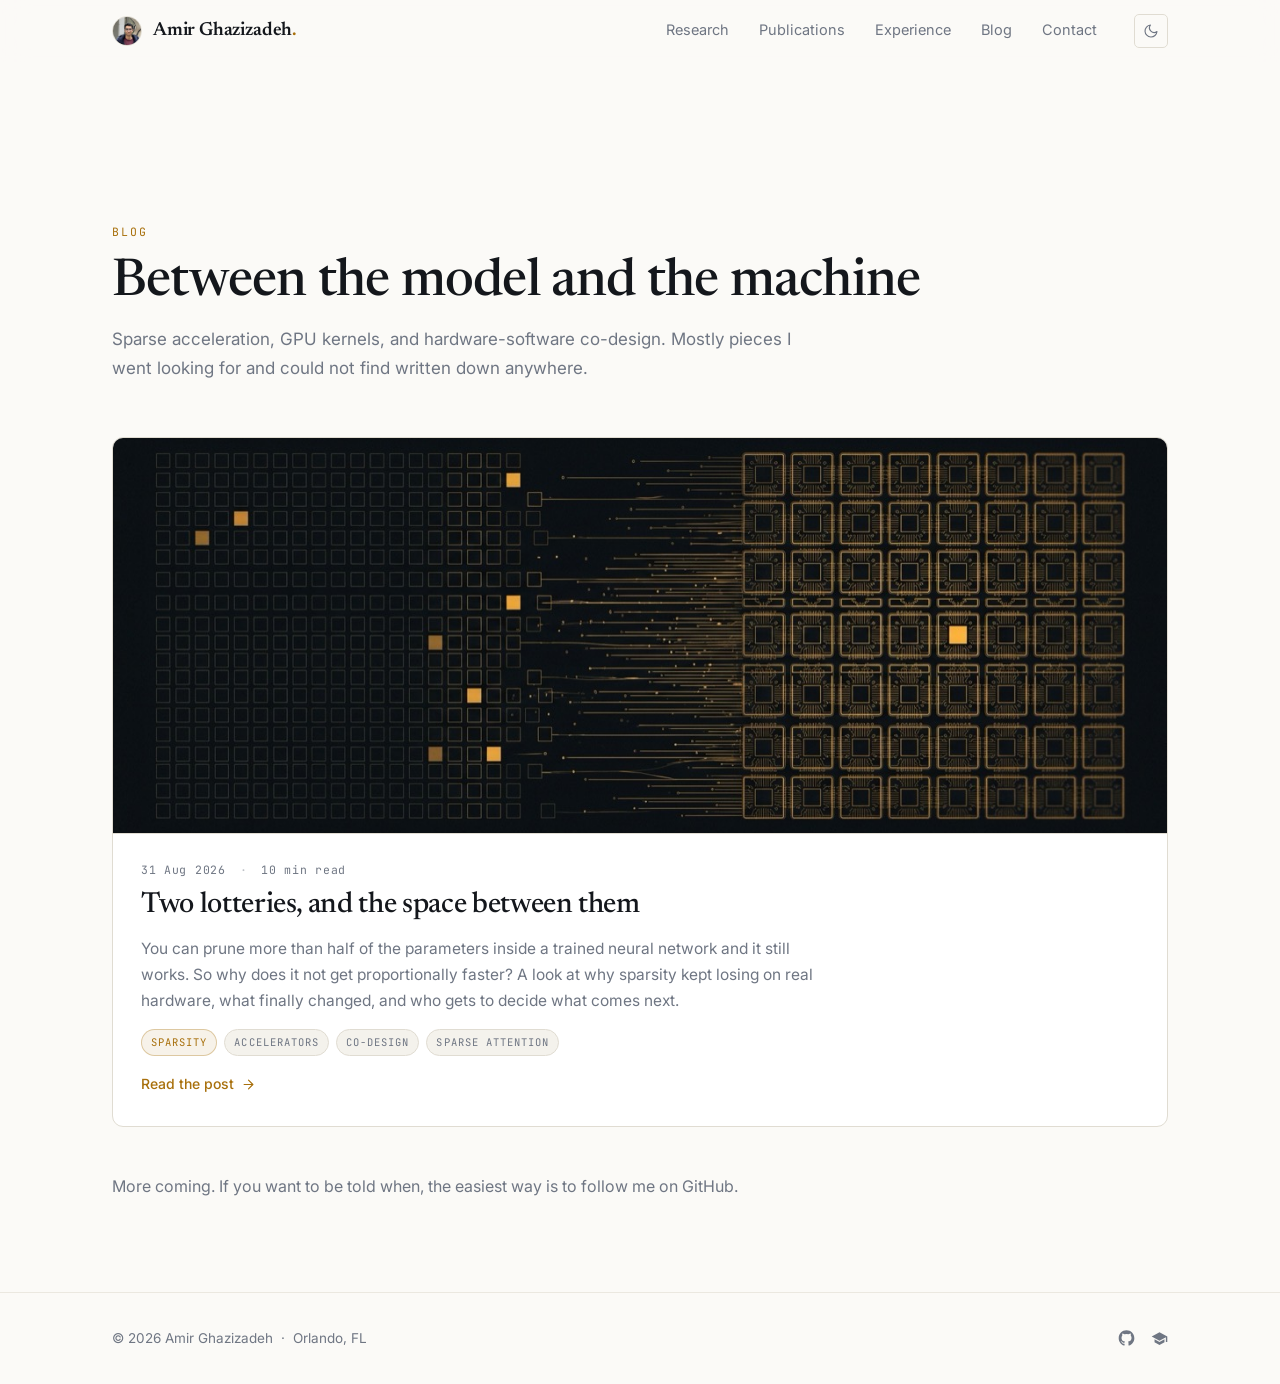
==== commit 9bbf3a29: "Rewrite the sparsity post for a general computer-science reader The draft assumed the reader already" ====
--- a/blog/index.html
+++ b/blog/index.html
@@ -12,10 +12,18 @@
 <meta property="og:title" content="Blog — Amir Ghazizadeh">
 <meta property="og:description" content="Notes on sparse acceleration, GPU kernels, and hardware-software co-design.">
 <meta property="og:url" content="https://amir-ghz.github.io/blog/">
-<meta name="twitter:card" content="summary">
+<meta property="og:site_name" content="Amir Ghazizadeh">
+<meta property="og:locale" content="en_US">
+<meta property="og:image" content="https://amir-ghz.github.io/images/blog/two-lotteries-1600.jpg">
+<meta property="og:image:width" content="1600">
+<meta property="og:image:height" content="678">
+<meta name="twitter:card" content="summary_large_image">
+<meta name="twitter:image" content="https://amir-ghz.github.io/images/blog/two-lotteries-1600.jpg">
+<meta name="robots" content="index, follow, max-image-preview:large, max-snippet:-1">
 
 <link rel="preconnect" href="https://fonts.googleapis.com">
 <link rel="preconnect" href="https://fonts.gstatic.com" crossorigin>
+<link rel="alternate" type="application/rss+xml" title="Amir Ghazizadeh — Blog" href="https://amir-ghz.github.io/feed.xml">
 <link rel="stylesheet" href="../css/site.css">
 <link rel="stylesheet" href="../css/blog.css">
 
@@ -26,6 +34,22 @@
       if (s === 'light' || s === 'dark') document.documentElement.setAttribute('data-theme', s);
     } catch (e) {}
   })();
+</script>
+<script type="application/ld+json">
+{
+  "@context": "https://schema.org",
+  "@type": "Blog",
+  "name": "Amir Ghazizadeh — Blog",
+  "url": "https://amir-ghz.github.io/blog/",
+  "description": "Sparse acceleration, GPU kernels, and hardware-software co-design.",
+  "author": { "@type": "Person", "name": "Amir Ghazizadeh", "url": "https://amir-ghz.github.io/" },
+  "blogPost": [{
+    "@type": "BlogPosting",
+    "headline": "Two lotteries, and the space between them",
+    "url": "https://amir-ghz.github.io/blog/two-lotteries/",
+    "datePublished": "2026-08-31"
+  }]
+}
 </script>
 </head>
 
@@ -437,13 +461,12 @@
           <div class="post-meta">
             <span>31 Aug 2026</span>
             <span class="dotsep">·</span>
-            <span>7 min read</span>
+            <span>10 min read</span>
           </div>
           <h2><a href="/blog/two-lotteries/">Two lotteries, and the space between them</a></h2>
-          <p>Machine learning made two lottery arguments seven years apart and never put them in the
-          same room. One says most of a trained network is surplus. The other says the hardware of
-          the day decides whether you can collect on it. What happens when you read them together,
-          and why sparsity suddenly matters again.</p>
+          <p>You can prune more than half of the parameters inside a trained neural network and it
+          still works. So why does it not get proportionally faster? A look at why sparsity kept losing on
+          real hardware, what finally changed, and who gets to decide what comes next.</p>
           <div class="tag-row">
             <span class="tag is-accent">Sparsity</span>
             <span class="tag">Accelerators</span>
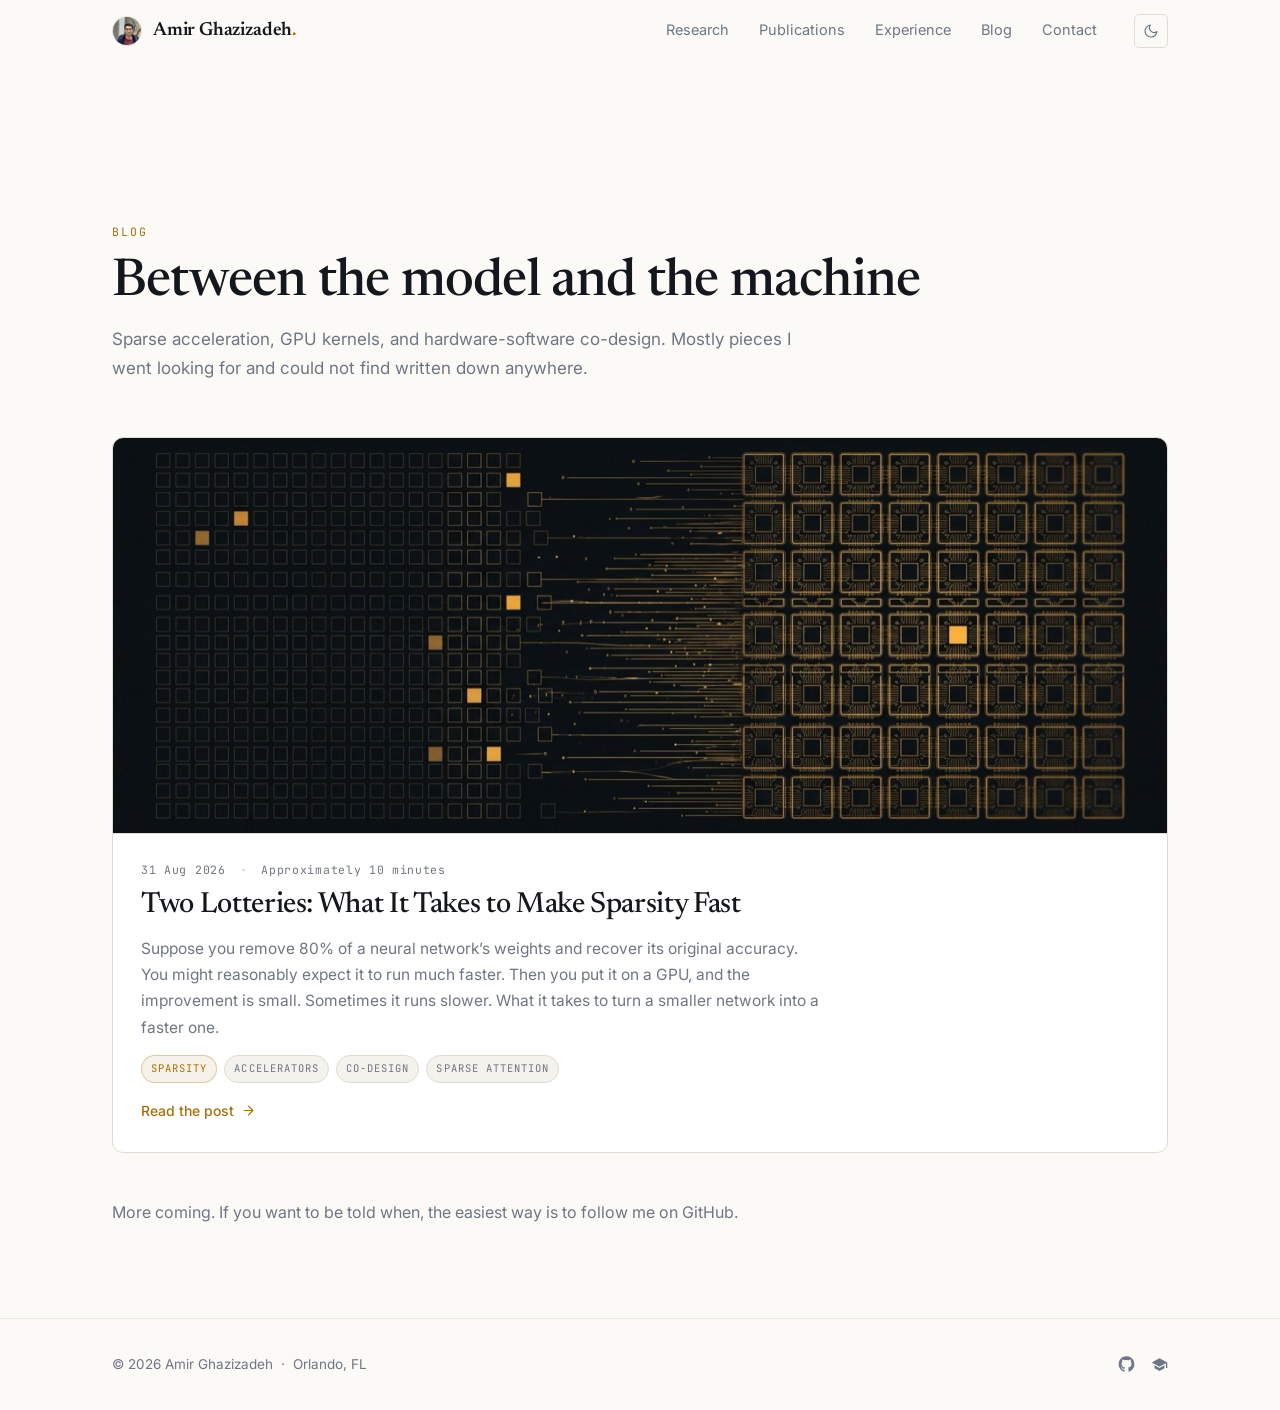
==== commit 027c5543: "Rewrite Two Lotteries post: new text, verified reference links, single repo card Co-Authored-By: Cla" ====
--- a/blog/index.html
+++ b/blog/index.html
@@ -45,7 +45,7 @@
   "author": { "@type": "Person", "name": "Amir Ghazizadeh", "url": "https://amir-ghz.github.io/" },
   "blogPost": [{
     "@type": "BlogPosting",
-    "headline": "Two lotteries, and the space between them",
+    "headline": "Two Lotteries: What It Takes to Make Sparsity Fast",
     "url": "https://amir-ghz.github.io/blog/two-lotteries/",
     "datePublished": "2026-08-31"
   }]
@@ -461,12 +461,12 @@
           <div class="post-meta">
             <span>31 Aug 2026</span>
             <span class="dotsep">·</span>
-            <span>10 min read</span>
+            <span>Approximately 10 minutes</span>
           </div>
-          <h2><a href="/blog/two-lotteries/">Two lotteries, and the space between them</a></h2>
-          <p>You can prune more than half of the parameters inside a trained neural network and it
-          still works. So why does it not get proportionally faster? A look at why sparsity kept losing on
-          real hardware, what finally changed, and who gets to decide what comes next.</p>
+          <h2><a href="/blog/two-lotteries/">Two Lotteries: What It Takes to Make Sparsity Fast</a></h2>
+          <p>Suppose you remove 80% of a neural network’s weights and recover its original accuracy.
+          You might reasonably expect it to run much faster. Then you put it on a GPU, and the improvement
+          is small. Sometimes it runs slower. What it takes to turn a smaller network into a faster one.</p>
           <div class="tag-row">
             <span class="tag is-accent">Sparsity</span>
             <span class="tag">Accelerators</span>
--- a/css/blog.css
+++ b/css/blog.css
@@ -310,6 +310,17 @@
 }
 .prose li::marker { color: var(--accent); }
 .prose hr { border: 0; border-top: 1px solid var(--line-soft); margin: 44px 0; }
+
+/* trailing reference link at the end of a paragraph */
+.prose .ref {
+  font-family: var(--mono);
+  font-size: 12.5px;
+  letter-spacing: .02em;
+  color: var(--paper-lo);
+  border-bottom-color: var(--line);
+  white-space: nowrap;
+}
+.prose .ref:hover { color: var(--accent); border-bottom-color: var(--accent); }
 
 /* a quotation from a cited paper, not a decorative pull quote */
 .quote {
